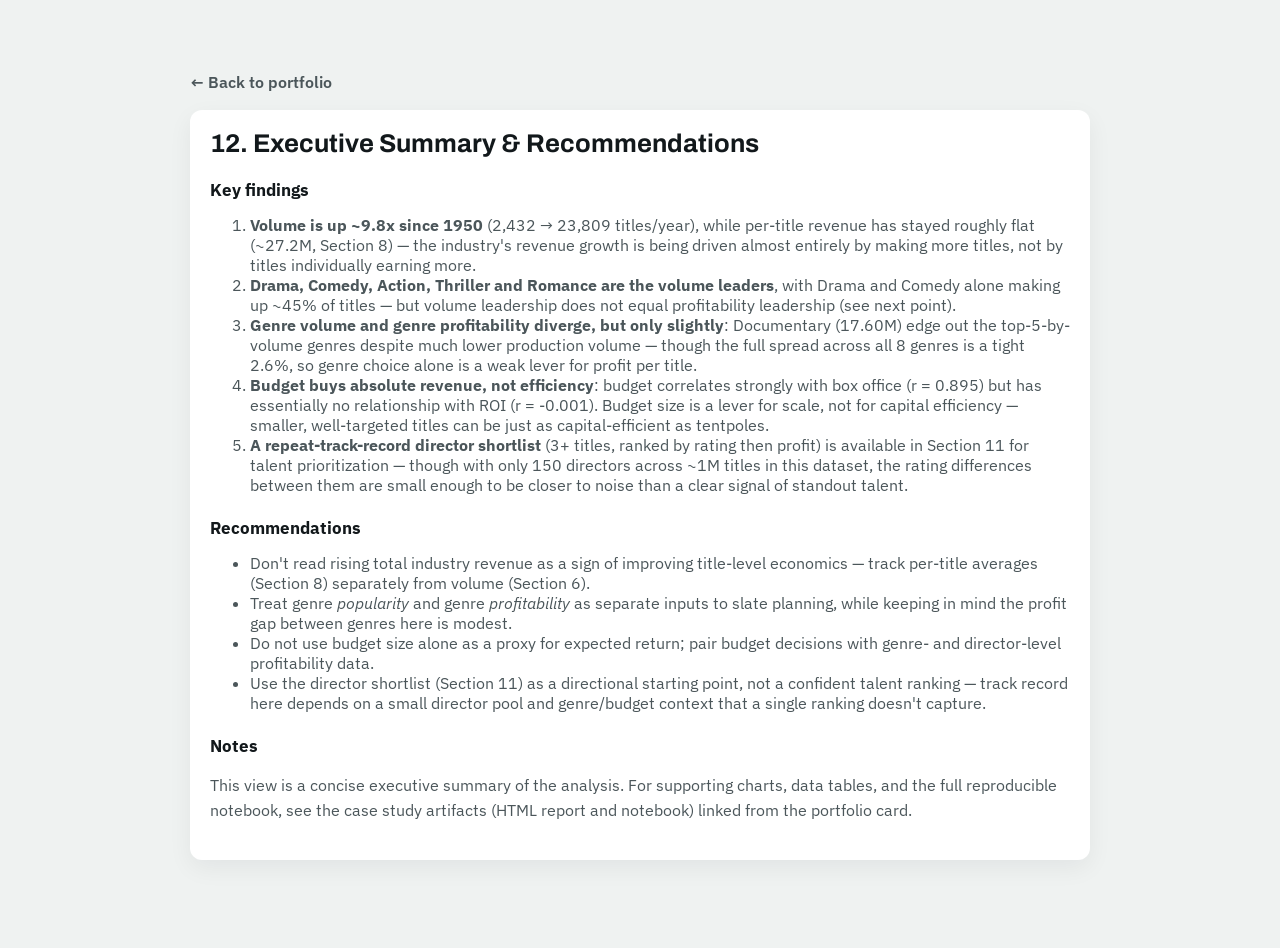
==== projects/Movie_Analysis_Insights.html @ e969b197 "Add files via upload" ====
<!doctype html>
<html lang="en">
<head>
  <meta charset="utf-8">
  <meta name="viewport" content="width=device-width,initial-scale=1">
  <title>Movie Analysis — Insight & Recommendations</title>
  <link href="https://fonts.googleapis.com/css2?family=Archivo:wght@600&family=IBM+Plex+Sans:wght@400;600&display=swap" rel="stylesheet">
  <style>
    :root{ --maxw:900px; --ff-display:'Archivo',sans-serif; --ff-body:'IBM Plex Sans',sans-serif; --ink:#12181B; --ink-soft:#4B565A; --paper:#EFF2F1; }
    html,body{height:100%;margin:0;background:var(--paper);color:var(--ink);font-family:var(--ff-body);-webkit-font-smoothing:antialiased}
    .wrap{max-width:var(--maxw);margin:48px auto;padding:24px}
    a.back{display:inline-block;margin-bottom:18px;color:var(--ink-soft);text-decoration:none;font-weight:600}
    h1{font-family:var(--ff-display);font-size:1.6rem;margin:0 0 8px}
    h2{margin-top:22px;font-size:1.05rem}
    p{color:var(--ink-soft);line-height:1.6}
    ol,ul{color:var(--ink-soft);margin-top:8px}
    .card{background:#fff;padding:20px;border-radius:12px;box-shadow:0 8px 24px rgba(18,24,27,.06)}
    .section{margin-top:18px}
  </style>
</head>
<body>
  <main class="wrap">
    <a class="back" href="../index.html">← Back to portfolio</a>
    <article class="card">
      <h1>12. Executive Summary &amp; Recommendations</h1>
      <div class="section">
        <h2><strong>Key findings</strong></h2>
        <ol>
          <li><strong>Volume is up ~9.8x since 1950</strong> (2,432 → 23,809 titles/year), while per-title revenue has stayed roughly flat (~27.2M, Section 8) — the industry's revenue growth is being driven almost entirely by making more titles, not by titles individually earning more.</li>
          <li><strong>Drama, Comedy, Action, Thriller and Romance are the volume leaders</strong>, with Drama and Comedy alone making up ~45% of titles — but volume leadership does not equal profitability leadership (see next point).</li>
          <li><strong>Genre volume and genre profitability diverge, but only slightly</strong>: Documentary (17.60M) edge out the top-5-by-volume genres despite much lower production volume — though the full spread across all 8 genres is a tight 2.6%, so genre choice alone is a weak lever for profit per title.</li>
          <li><strong>Budget buys absolute revenue, not efficiency</strong>: budget correlates strongly with box office (r = 0.895) but has essentially no relationship with ROI (r = -0.001). Budget size is a lever for scale, not for capital efficiency — smaller, well-targeted titles can be just as capital-efficient as tentpoles.</li>
          <li><strong>A repeat-track-record director shortlist</strong> (3+ titles, ranked by rating then profit) is available in Section 11 for talent prioritization — though with only 150 directors across ~1M titles in this dataset, the rating differences between them are small enough to be closer to noise than a clear signal of standout talent.</li>
        </ol>
      </div>

      <div class="section">
        <h2><strong>Recommendations</strong></h2>
        <ul>
          <li>Don't read rising total industry revenue as a sign of improving title-level economics — track per-title averages (Section 8) separately from volume (Section 6).</li>
          <li>Treat genre <em>popularity</em> and genre <em>profitability</em> as separate inputs to slate planning, while keeping in mind the profit gap between genres here is modest.</li>
          <li>Do not use budget size alone as a proxy for expected return; pair budget decisions with genre- and director-level profitability data.</li>
          <li>Use the director shortlist (Section 11) as a directional starting point, not a confident talent ranking — track record here depends on a small director pool and genre/budget context that a single ranking doesn't capture.</li>
        </ul>
      </div>

      <div class="section">
        <h2>Notes</h2>
        <p>This view is a concise executive summary of the analysis. For supporting charts, data tables, and the full reproducible notebook, see the case study artifacts (HTML report and notebook) linked from the portfolio card.</p>
      </div>
    </article>
  </main>
</body>
</html>
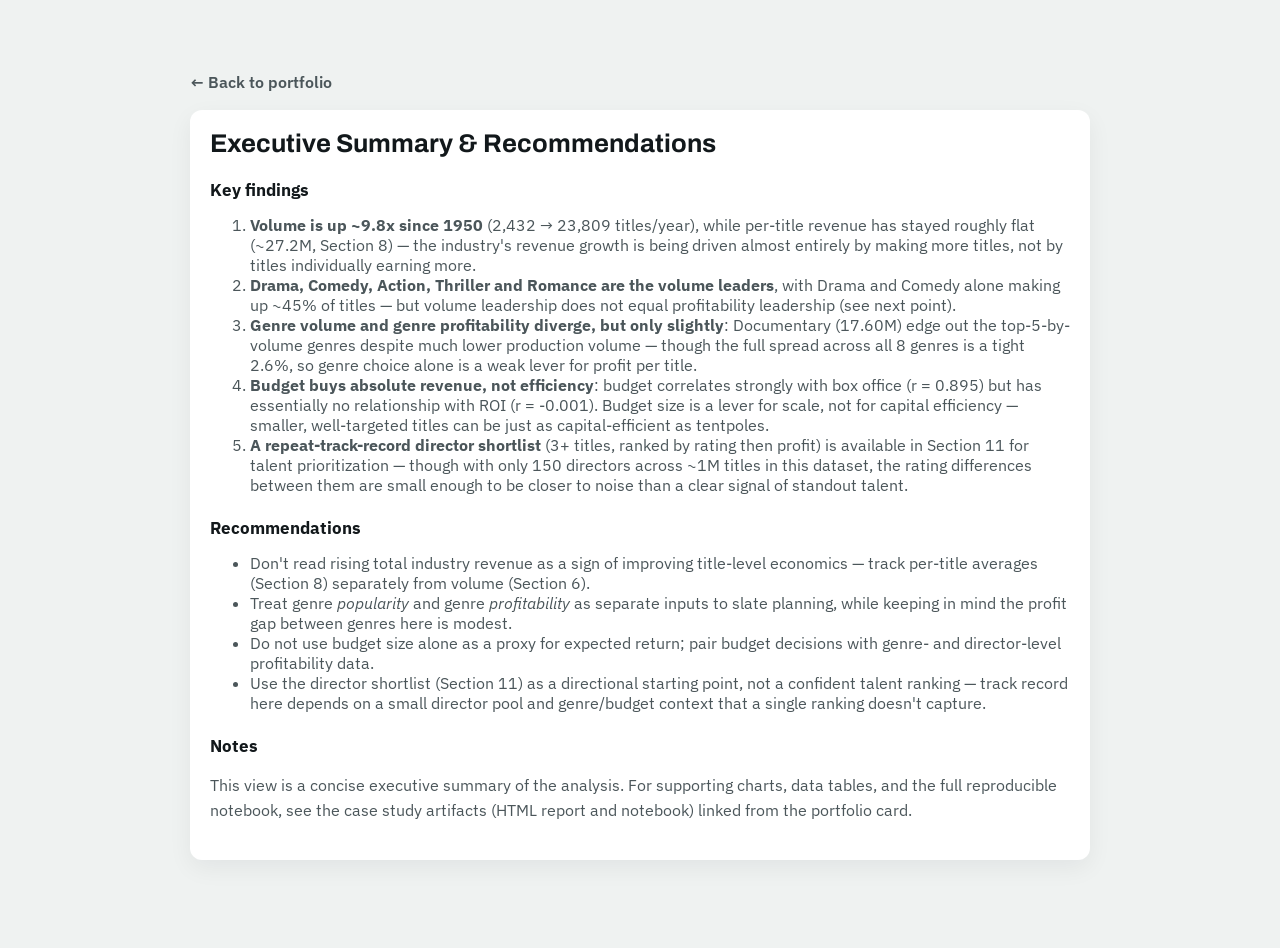
==== commit 1e9a8341: "Fix HTML encoding issues in Movie Analysis Insights" ====
--- a/projects/Movie_Analysis_Insights.html
+++ b/projects/Movie_Analysis_Insights.html
@@ -22,7 +22,7 @@
   <main class="wrap">
     <a class="back" href="../index.html">← Back to portfolio</a>
     <article class="card">
-      <h1>12. Executive Summary &amp; Recommendations</h1>
+      <h1>Executive Summary &amp; Recommendations</h1>
       <div class="section">
         <h2><strong>Key findings</strong></h2>
         <ol>
@@ -51,4 +51,4 @@
     </article>
   </main>
 </body>
-</html>+</html>
